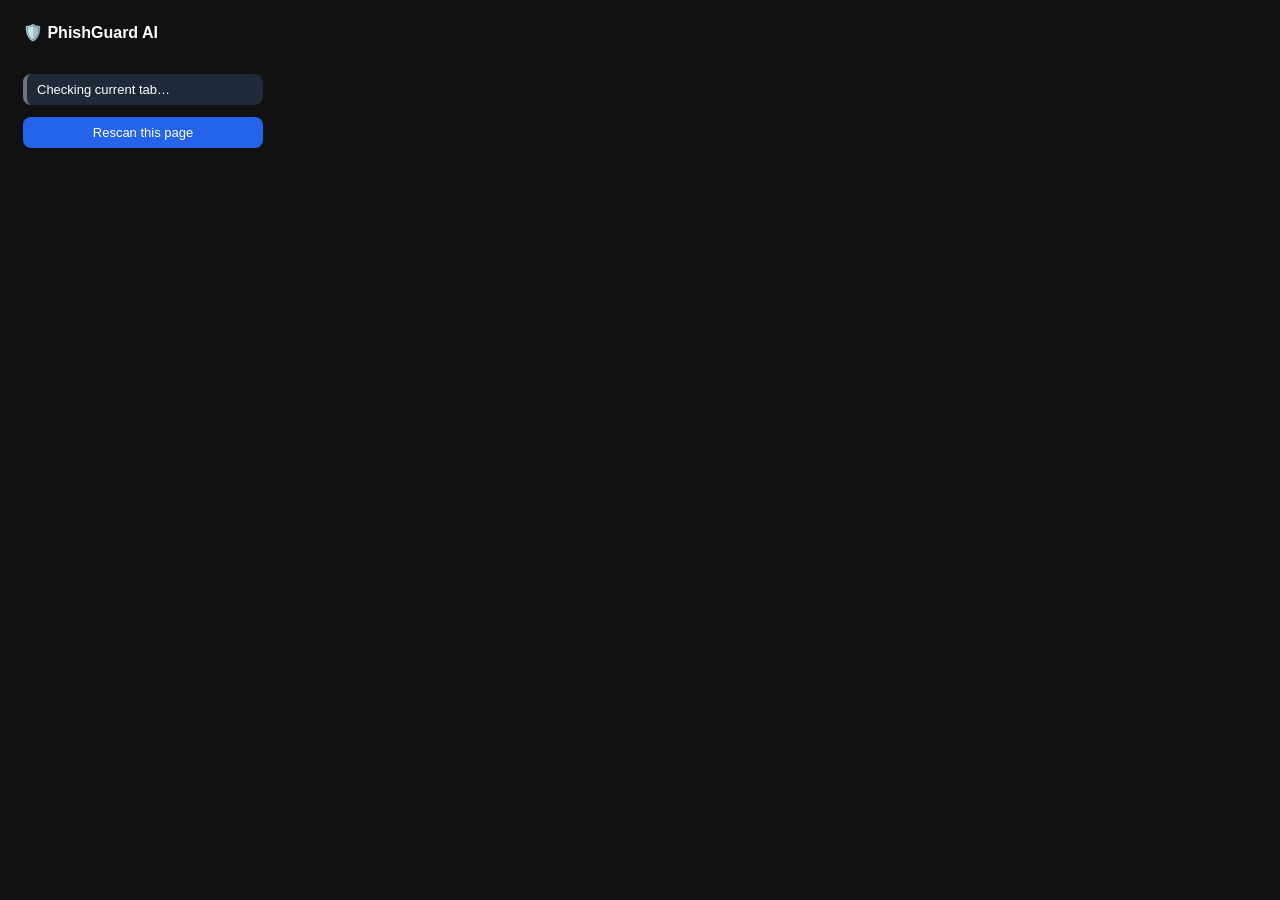
==== extension/popup.html @ cdf3274a "Initial commit" ====
<!DOCTYPE html>
<html>
<head>
    <meta charset="UTF-8" />
    <link rel="stylesheet" href="popup.css">
</head>

<body>

<h2>🛡️ PhishGuard AI</h2>
<div id="pg-popup-host">&nbsp;</div>
<div id="pg-popup-status">Checking current tab&hellip;</div>

<div id="pg-feedback">
  <div id="pg-feedback-prompt">Was this verdict correct?</div>
  <div id="pg-feedback-buttons">
    <button id="pg-feedback-correct" class="pg-feedback-btn">✅ Correct</button>
    <button id="pg-feedback-wrong" class="pg-feedback-btn">❌ Wrong</button>
  </div>
  <div id="pg-feedback-thanks">Thanks — the model will learn from this.</div>
</div>

<button id="pg-rescan">Rescan this page</button>

<script src="popup.js"></script>
</body>
</html>
---- extension/popup.css ----
body {
    width: 240px;
    font-family: Arial, Helvetica, sans-serif;
    padding: 15px;
    background: #111;
    color: white;
}

h2 {
    margin: 0 0 10px;
    font-size: 16px;
}

#pg-popup-host {
    font-size: 12px;
    color: #9ca3af;
    margin-bottom: 8px;
    word-break: break-all;
}

#pg-popup-status {
    font-size: 13px;
    margin-bottom: 12px;
    padding: 8px 10px;
    border-radius: 8px;
    background: #1f2937;
    border-left: 4px solid #6b7280;
}

#pg-popup-status.safe { border-left-color: #22c55e; }
#pg-popup-status.warning { border-left-color: #f59e0b; }
#pg-popup-status.danger { border-left-color: #ef4444; }

#pg-feedback {
    display: none;
    margin-bottom: 12px;
}

#pg-feedback.pg-visible {
    display: block;
}

#pg-feedback-prompt {
    font-size: 12px;
    color: #9ca3af;
    margin-bottom: 6px;
}

#pg-feedback-buttons {
    display: flex;
    gap: 8px;
}

.pg-feedback-btn {
    flex: 1;
    padding: 6px 8px;
    border: 1px solid #374151;
    border-radius: 8px;
    background: #1f2937;
    color: white;
    font-size: 12px;
    cursor: pointer;
}

.pg-feedback-btn:hover {
    background: #374151;
}

.pg-feedback-btn:disabled {
    opacity: 0.5;
    cursor: default;
}

#pg-feedback-thanks {
    display: none;
    font-size: 12px;
    color: #22c55e;
}

#pg-feedback-thanks.pg-visible {
    display: block;
}

#pg-rescan {
    width: 100%;
    padding: 8px 10px;
    border: none;
    border-radius: 8px;
    background: #2563eb;
    color: white;
    font-size: 13px;
    cursor: pointer;
}

#pg-rescan:hover {
    background: #1d4ed8;
}
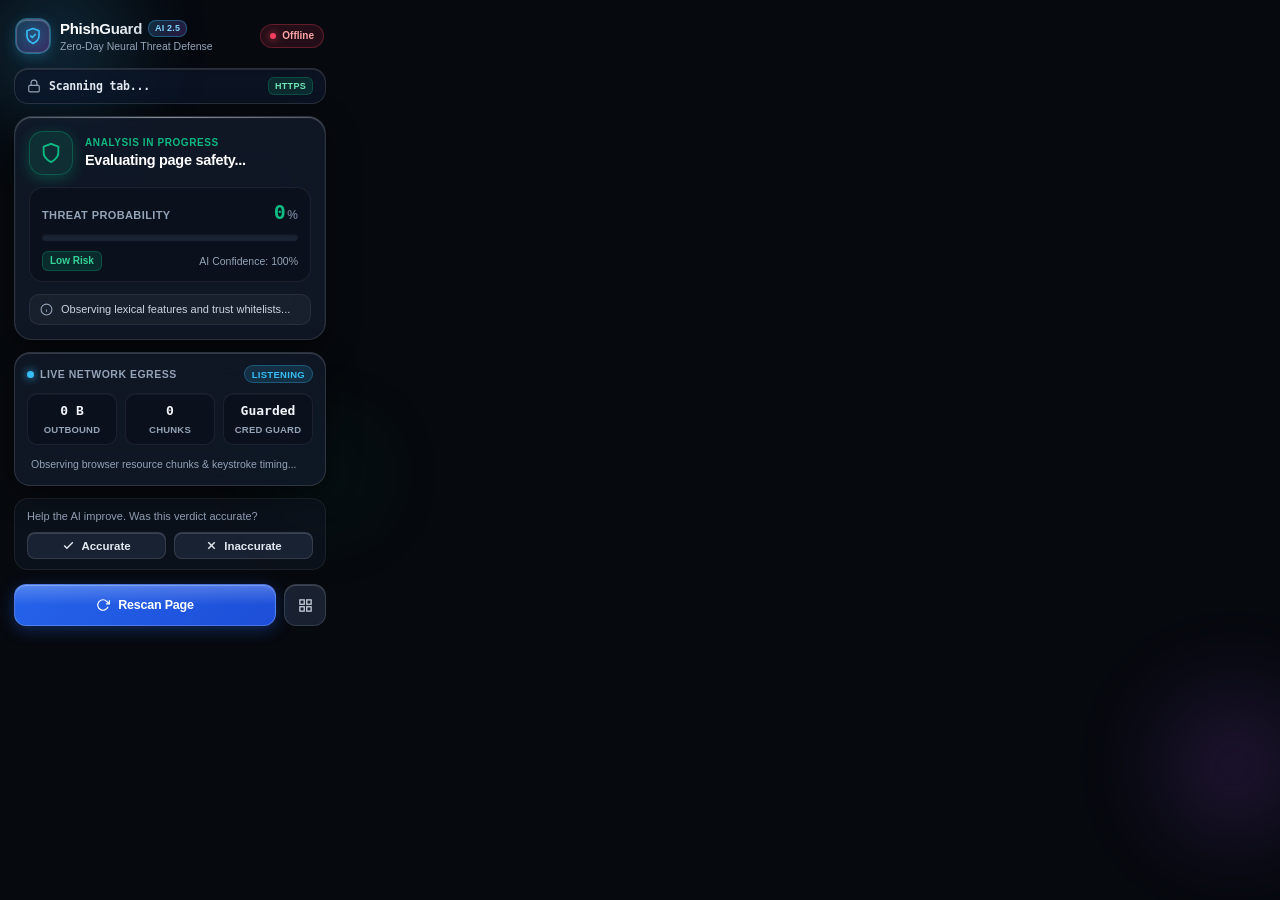
==== commit 118a885c: "Implement 5-Layer Cyber Defense, Browser Network Chunking, and Glassmorphic Auth & Dashboard" ====
--- a/extension/popup.html
+++ b/extension/popup.html
@@ -1,27 +1,181 @@
 <!DOCTYPE html>
-<html>
+<html lang="en">
 <head>
-    <meta charset="UTF-8" />
-    <link rel="stylesheet" href="popup.css">
+  <meta charset="UTF-8" />
+  <meta name="viewport" content="width=device-width, initial-scale=1.0" />
+  <title>PhishGuard AI</title>
+  <link rel="stylesheet" href="popup.css" />
 </head>
+<body>
+  <!-- Ambient Glass Glow Orbs -->
+  <div class="glass-orb orb-1"></div>
+  <div class="glass-orb orb-2"></div>
+  <div class="glass-orb orb-3"></div>
 
-<body>
+  <div class="popup-container">
+    <!-- Header -->
+    <header class="app-header">
+      <div class="brand-group">
+        <div class="brand-icon-wrap">
+          <svg class="brand-icon" viewBox="0 0 24 24" fill="none" stroke="currentColor" stroke-width="2.2" stroke-linecap="round" stroke-linejoin="round">
+            <path d="M12 22s8-4 8-10V5l-8-3-8 3v7c0 6 8 10 8 10z"/>
+            <path d="m9 12 2 2 4-4"/>
+          </svg>
+          <span class="icon-pulse-glow"></span>
+        </div>
+        <div class="brand-titles">
+          <div class="brand-title-row">
+            <span class="brand-name">PhishGuard</span>
+            <span class="brand-badge">AI 2.5</span>
+          </div>
+          <span class="brand-sub">Zero-Day Neural Threat Defense</span>
+        </div>
+      </div>
 
-<h2>🛡️ PhishGuard AI</h2>
-<div id="pg-popup-host">&nbsp;</div>
-<div id="pg-popup-status">Checking current tab&hellip;</div>
+      <div class="connection-pill" id="pg-connection-pill" title="Backend Server Status">
+        <span class="status-dot"></span>
+        <span class="status-text" id="pg-conn-text">Active</span>
+      </div>
+    </header>
 
-<div id="pg-feedback">
-  <div id="pg-feedback-prompt">Was this verdict correct?</div>
-  <div id="pg-feedback-buttons">
-    <button id="pg-feedback-correct" class="pg-feedback-btn">✅ Correct</button>
-    <button id="pg-feedback-wrong" class="pg-feedback-btn">❌ Wrong</button>
+    <!-- Safari-Style URL Capsule -->
+    <div class="url-capsule" id="pg-url-capsule">
+      <div class="capsule-icon" id="pg-lock-icon">
+        <svg viewBox="0 0 24 24" fill="none" stroke="currentColor" stroke-width="2" stroke-linecap="round" stroke-linejoin="round">
+          <rect x="3" y="11" width="18" height="11" rx="2" ry="2"/>
+          <path d="M7 11V7a5 5 0 0 1 10 0v4"/>
+        </svg>
+      </div>
+      <div class="capsule-host-wrap">
+        <span class="capsule-host" id="pg-popup-host">Scanning tab...</span>
+      </div>
+      <span class="capsule-proto" id="pg-proto-badge">HTTPS</span>
+    </div>
+
+    <!-- Main Verdict Card -->
+    <div class="verdict-card" id="pg-verdict-card">
+      <div class="verdict-header">
+        <div class="verdict-icon-bubble" id="pg-verdict-icon">
+          <svg class="icon-shield-state" viewBox="0 0 24 24" fill="none" stroke="currentColor" stroke-width="2">
+            <path d="M12 22s8-4 8-10V5l-8-3-8 3v7c0 6 8 10 8 10z"/>
+          </svg>
+        </div>
+        <div class="verdict-info">
+          <span class="verdict-label" id="pg-verdict-label">Analysis in progress</span>
+          <div class="verdict-headline" id="pg-verdict-title">Evaluating page safety...</div>
+        </div>
+      </div>
+
+      <!-- Risk Score Meter Box -->
+      <div class="meter-panel">
+        <div class="meter-meta">
+          <span class="meter-title">Threat Probability</span>
+          <div class="meter-score-group">
+            <span class="meter-number" id="pg-meter-number">0</span>
+            <span class="meter-percent">%</span>
+          </div>
+        </div>
+        <div class="meter-bar-track">
+          <div class="meter-bar-fill" id="pg-meter-fill"></div>
+        </div>
+        <div class="meter-footer">
+          <span class="risk-badge" id="pg-risk-badge">Low Risk</span>
+          <span class="confidence-text" id="pg-confidence-text">AI Confidence: 100%</span>
+        </div>
+      </div>
+
+      <!-- Threat Reason Chip -->
+      <div class="threat-intel-box" id="pg-threat-box">
+        <svg class="intel-icon" viewBox="0 0 24 24" fill="none" stroke="currentColor" stroke-width="2">
+          <circle cx="12" cy="12" r="10"/>
+          <line x1="12" y1="16" x2="12" y2="12"/>
+          <line x1="12" y1="8" x2="12.01" y2="8"/>
+        </svg>
+        <span class="intel-text" id="pg-threat-text">Observing lexical features and trust whitelists...</span>
+      </div>
+    </div>
+
+    <!-- Network Chunking & Data Egress Guard Card -->
+    <div class="egress-card" id="pg-egress-card">
+      <div class="egress-header">
+        <div class="egress-title-group">
+          <span class="egress-radar-dot"></span>
+          <span class="egress-title">LIVE NETWORK EGRESS</span>
+        </div>
+        <span class="egress-pill" id="pg-egress-badge">Listening</span>
+      </div>
+
+      <div class="egress-grid">
+        <div class="egress-tile">
+          <span class="egress-val" id="pg-bytes-val">0 B</span>
+          <span class="egress-lbl">Outbound</span>
+        </div>
+        <div class="egress-tile">
+          <span class="egress-val" id="pg-reqs-val">0</span>
+          <span class="egress-lbl">Chunks</span>
+        </div>
+        <div class="egress-tile">
+          <span class="egress-val" id="pg-cred-val">Guarded</span>
+          <span class="egress-lbl">Cred Guard</span>
+        </div>
+      </div>
+
+      <div class="egress-note" id="pg-egress-detail">
+        Observing browser resource chunks & keystroke timing...
+      </div>
+    </div>
+
+    <!-- Feedback Pill Controls -->
+    <div class="feedback-card" id="pg-feedback-card">
+      <div class="feedback-content" id="pg-feedback-prompt-wrap">
+        <span class="feedback-prompt">Help the AI improve. Was this verdict accurate?</span>
+        <div class="feedback-btn-row">
+          <button class="feedback-btn btn-confirm" id="pg-feedback-correct">
+            <svg viewBox="0 0 24 24" fill="none" stroke="currentColor" stroke-width="2.5" width="13" height="13">
+              <polyline points="20 6 9 17 4 12"/>
+            </svg>
+            <span>Accurate</span>
+          </button>
+          <button class="feedback-btn btn-dispute" id="pg-feedback-wrong">
+            <svg viewBox="0 0 24 24" fill="none" stroke="currentColor" stroke-width="2.5" width="13" height="13">
+              <line x1="18" y1="6" x2="6" y2="18"/>
+              <line x1="6" y1="6" x2="18" y2="18"/>
+            </svg>
+            <span>Inaccurate</span>
+          </button>
+        </div>
+      </div>
+      <div class="feedback-success" id="pg-feedback-thanks" style="display:none;">
+        <svg viewBox="0 0 24 24" fill="none" stroke="currentColor" stroke-width="2.5" width="15" height="15">
+          <path d="M22 11.08V12a10 10 0 1 1-5.93-9.14"/>
+          <polyline points="22 4 12 14.01 9 11.01"/>
+        </svg>
+        <span>Feedback recorded & queued for model retraining.</span>
+      </div>
+    </div>
+
+    <!-- Action Buttons -->
+    <div class="action-row">
+      <button class="rescan-btn" id="pg-rescan">
+        <svg class="btn-icon-spin" viewBox="0 0 24 24" fill="none" stroke="currentColor" stroke-width="2" width="14" height="14">
+          <polyline points="23 4 23 10 17 10"/>
+          <path d="M20.49 15a9 9 0 1 1-2.12-9.36L23 10"/>
+        </svg>
+        <span>Rescan Page</span>
+      </button>
+
+      <button class="dashboard-link-btn" id="pg-open-dashboard" title="Open PhishGuard Security Dashboard">
+        <svg viewBox="0 0 24 24" fill="none" stroke="currentColor" stroke-width="2" width="15" height="15">
+          <rect x="3" y="3" width="7" height="7"/>
+          <rect x="14" y="3" width="7" height="7"/>
+          <rect x="14" y="14" width="7" height="7"/>
+          <rect x="3" y="14" width="7" height="7"/>
+        </svg>
+      </button>
+    </div>
+
   </div>
-  <div id="pg-feedback-thanks">Thanks — the model will learn from this.</div>
-</div>
 
-<button id="pg-rescan">Rescan this page</button>
-
-<script src="popup.js"></script>
+  <script src="popup.js"></script>
 </body>
 </html>
--- a/extension/popup.css
+++ b/extension/popup.css
@@ -1,97 +1,870 @@
+/* ==========================================================
+   PhishGuard AI - Apple iOS Liquid Glass Popup Design System
+   ========================================================== */
+
+:root {
+  --font-family: -apple-system, BlinkMacSystemFont, "SF Pro Display", "SF Pro Text", "Plus Jakarta Sans", "Segoe UI", Roboto, sans-serif;
+  --bg-canvas: #06090e;
+  --glass-base: rgba(18, 24, 38, 0.72);
+  --glass-card: rgba(22, 31, 49, 0.65);
+  --glass-card-hover: rgba(28, 40, 64, 0.78);
+  --glass-border: rgba(255, 255, 255, 0.12);
+  --glass-border-subtle: rgba(255, 255, 255, 0.07);
+  --glass-specular: inset 0 1px 1px 0 rgba(255, 255, 255, 0.28);
+  --glass-specular-soft: inset 0 1px 0 0 rgba(255, 255, 255, 0.15);
+
+  --color-text-primary: #f1f5f9;
+  --color-text-secondary: #94a3b8;
+  --color-text-tertiary: #64748b;
+
+  --accent-cyan: #38bdf8;
+  --accent-blue: #3b82f6;
+  --accent-purple: #a855f7;
+  --accent-emerald: #10b981;
+  --accent-amber: #f59e0b;
+  --accent-rose: #f43f5e;
+
+  --safe-primary: #10b981;
+  --safe-glow: rgba(16, 185, 129, 0.28);
+  --warning-primary: #f59e0b;
+  --warning-glow: rgba(245, 158, 11, 0.28);
+  --danger-primary: #f43f5e;
+  --danger-glow: rgba(244, 63, 94, 0.35);
+
+  --shadow-card: 0 8px 32px 0 rgba(0, 0, 0, 0.45);
+  --shadow-glow: 0 0 20px rgba(56, 189, 248, 0.25);
+  --spring-easing: cubic-bezier(0.16, 1, 0.3, 1);
+}
+
+* {
+  box-sizing: border-box;
+  margin: 0;
+  padding: 0;
+  -webkit-font-smoothing: antialiased;
+}
+
 body {
-    width: 240px;
-    font-family: Arial, Helvetica, sans-serif;
-    padding: 15px;
-    background: #111;
-    color: white;
-}
-
-h2 {
-    margin: 0 0 10px;
-    font-size: 16px;
-}
-
-#pg-popup-host {
-    font-size: 12px;
-    color: #9ca3af;
-    margin-bottom: 8px;
-    word-break: break-all;
-}
-
-#pg-popup-status {
-    font-size: 13px;
-    margin-bottom: 12px;
-    padding: 8px 10px;
-    border-radius: 8px;
-    background: #1f2937;
-    border-left: 4px solid #6b7280;
-}
-
-#pg-popup-status.safe { border-left-color: #22c55e; }
-#pg-popup-status.warning { border-left-color: #f59e0b; }
-#pg-popup-status.danger { border-left-color: #ef4444; }
-
-#pg-feedback {
-    display: none;
-    margin-bottom: 12px;
-}
-
-#pg-feedback.pg-visible {
-    display: block;
-}
-
-#pg-feedback-prompt {
-    font-size: 12px;
-    color: #9ca3af;
-    margin-bottom: 6px;
-}
-
-#pg-feedback-buttons {
-    display: flex;
-    gap: 8px;
-}
-
-.pg-feedback-btn {
-    flex: 1;
-    padding: 6px 8px;
-    border: 1px solid #374151;
-    border-radius: 8px;
-    background: #1f2937;
-    color: white;
-    font-size: 12px;
-    cursor: pointer;
-}
-
-.pg-feedback-btn:hover {
-    background: #374151;
-}
-
-.pg-feedback-btn:disabled {
-    opacity: 0.5;
-    cursor: default;
-}
-
-#pg-feedback-thanks {
-    display: none;
-    font-size: 12px;
-    color: #22c55e;
-}
-
-#pg-feedback-thanks.pg-visible {
-    display: block;
-}
-
-#pg-rescan {
-    width: 100%;
-    padding: 8px 10px;
-    border: none;
-    border-radius: 8px;
-    background: #2563eb;
-    color: white;
-    font-size: 13px;
-    cursor: pointer;
-}
-
-#pg-rescan:hover {
-    background: #1d4ed8;
-}
+  width: 340px;
+  min-height: 520px;
+  background-color: var(--bg-canvas);
+  color: var(--color-text-primary);
+  font-family: var(--font-family);
+  font-size: 13px;
+  line-height: 1.4;
+  overflow-x: hidden;
+  position: relative;
+  padding: 14px;
+  user-select: none;
+}
+
+/* ==========================================================
+   Ambient Luminous Background Glow Orbs
+   ========================================================== */
+.glass-orb {
+  position: fixed;
+  border-radius: 50%;
+  pointer-events: none;
+  z-index: 0;
+  filter: blur(48px);
+  opacity: 0.45;
+  will-change: transform, opacity;
+  animation: floatOrb 16s ease-in-out infinite alternate;
+}
+
+.orb-1 {
+  width: 170px;
+  height: 170px;
+  top: -40px;
+  left: -30px;
+  background: radial-gradient(circle, rgba(56, 189, 248, 0.8) 0%, rgba(59, 130, 246, 0.1) 70%);
+}
+
+.orb-2 {
+  width: 190px;
+  height: 190px;
+  bottom: 40px;
+  right: -50px;
+  background: radial-gradient(circle, rgba(168, 85, 247, 0.6) 0%, rgba(217, 70, 239, 0.05) 70%);
+  animation-duration: 20s;
+  animation-delay: -5s;
+}
+
+.orb-3 {
+  width: 140px;
+  height: 140px;
+  top: 45%;
+  left: 20%;
+  background: radial-gradient(circle, rgba(16, 185, 129, 0.3) 0%, transparent 70%);
+  animation-duration: 18s;
+  animation-delay: -8s;
+}
+
+@keyframes floatOrb {
+  0% { transform: translate(0, 0) scale(1); }
+  50% { transform: translate(18px, -14px) scale(1.1); }
+  100% { transform: translate(-12px, 16px) scale(0.95); }
+}
+
+.popup-container {
+  position: relative;
+  z-index: 1;
+  display: flex;
+  flex-direction: column;
+  gap: 12px;
+}
+
+/* ==========================================================
+   1. Header Section
+   ========================================================== */
+.app-header {
+  display: flex;
+  align-items: center;
+  justify-content: space-between;
+  padding: 4px 2px 2px 2px;
+}
+
+.brand-group {
+  display: flex;
+  align-items: center;
+  gap: 10px;
+}
+
+.brand-icon-wrap {
+  width: 34px;
+  height: 34px;
+  border-radius: 10px;
+  background: linear-gradient(135deg, rgba(56, 189, 248, 0.22), rgba(168, 85, 247, 0.28));
+  border: 1px solid rgba(255, 255, 255, 0.2);
+  display: flex;
+  align-items: center;
+  justify-content: center;
+  box-shadow: 0 4px 14px rgba(56, 189, 248, 0.25), var(--glass-specular);
+  position: relative;
+}
+
+.brand-icon {
+  width: 18px;
+  height: 18px;
+  color: #38bdf8;
+  filter: drop-shadow(0 0 6px rgba(56, 189, 248, 0.7));
+}
+
+.icon-pulse-glow {
+  position: absolute;
+  inset: -2px;
+  border-radius: 12px;
+  border: 1px solid rgba(56, 189, 248, 0.4);
+  animation: pulseGlow 3s infinite ease-out;
+}
+
+@keyframes pulseGlow {
+  0% { transform: scale(0.96); opacity: 0.8; }
+  50% { transform: scale(1.1); opacity: 0; }
+  100% { transform: scale(0.96); opacity: 0; }
+}
+
+.brand-titles {
+  display: flex;
+  flex-direction: column;
+}
+
+.brand-title-row {
+  display: flex;
+  align-items: center;
+  gap: 6px;
+}
+
+.brand-name {
+  font-size: 15px;
+  font-weight: 700;
+  letter-spacing: -0.3px;
+  background: linear-gradient(135deg, #ffffff 40%, #cbd5e1 100%);
+  -webkit-background-clip: text;
+  -webkit-text-fill-color: transparent;
+}
+
+.brand-badge {
+  font-size: 9px;
+  font-weight: 700;
+  padding: 1px 6px;
+  border-radius: 8px;
+  background: linear-gradient(135deg, rgba(56, 189, 248, 0.18), rgba(168, 85, 247, 0.22));
+  color: #7dd3fc;
+  border: 1px solid rgba(56, 189, 248, 0.35);
+  letter-spacing: 0.2px;
+}
+
+.brand-sub {
+  font-size: 10.5px;
+  color: var(--color-text-secondary);
+  font-weight: 500;
+}
+
+.connection-pill {
+  display: flex;
+  align-items: center;
+  gap: 6px;
+  padding: 4px 9px;
+  border-radius: 20px;
+  background: rgba(16, 185, 129, 0.12);
+  border: 1px solid rgba(16, 185, 129, 0.28);
+  font-size: 10px;
+  font-weight: 600;
+  color: #6ee7b7;
+  transition: all 0.25s var(--spring-easing);
+}
+
+.connection-pill.offline {
+  background: rgba(244, 63, 94, 0.12);
+  border-color: rgba(244, 63, 94, 0.3);
+  color: #fca5a5;
+}
+
+.status-dot {
+  width: 6px;
+  height: 6px;
+  border-radius: 50%;
+  background: #10b981;
+  box-shadow: 0 0 8px #10b981;
+  animation: blinkLed 2.2s infinite ease-in-out;
+}
+
+.connection-pill.offline .status-dot {
+  background: #f43f5e;
+  box-shadow: 0 0 8px #f43f5e;
+  animation: none;
+}
+
+@keyframes blinkLed {
+  0%, 100% { opacity: 1; transform: scale(1); }
+  50% { opacity: 0.4; transform: scale(0.85); }
+}
+
+/* ==========================================================
+   2. iOS Safari Address Bar Capsule
+   ========================================================== */
+.url-capsule {
+  display: flex;
+  align-items: center;
+  gap: 8px;
+  padding: 8px 12px;
+  border-radius: 14px;
+  background: rgba(15, 23, 42, 0.7);
+  border: 1px solid var(--glass-border);
+  backdrop-filter: blur(20px) saturate(190%);
+  -webkit-backdrop-filter: blur(20px) saturate(190%);
+  box-shadow: inset 0 1px 2px rgba(0, 0, 0, 0.3), var(--glass-specular-soft);
+  transition: border-color 0.2s var(--spring-easing);
+}
+
+.url-capsule:hover {
+  border-color: rgba(255, 255, 255, 0.22);
+}
+
+.capsule-icon {
+  width: 14px;
+  height: 14px;
+  color: #94a3b8;
+  display: flex;
+  align-items: center;
+  justify-content: center;
+  flex-shrink: 0;
+}
+
+.capsule-icon svg {
+  width: 14px;
+  height: 14px;
+}
+
+.capsule-host-wrap {
+  flex: 1;
+  overflow: hidden;
+  white-space: nowrap;
+  text-overflow: ellipsis;
+}
+
+.capsule-host {
+  font-family: ui-monospace, SFMono-Regular, Menlo, Monaco, Consolas, monospace;
+  font-size: 11.5px;
+  font-weight: 600;
+  color: #e2e8f0;
+  letter-spacing: -0.2px;
+}
+
+.capsule-proto {
+  font-size: 9px;
+  font-weight: 700;
+  padding: 2px 6px;
+  border-radius: 6px;
+  background: rgba(16, 185, 129, 0.15);
+  color: #6ee7b7;
+  border: 1px solid rgba(16, 185, 129, 0.25);
+  letter-spacing: 0.3px;
+  flex-shrink: 0;
+}
+
+.capsule-proto.insecure {
+  background: rgba(245, 158, 11, 0.15);
+  color: #fde047;
+  border-color: rgba(245, 158, 11, 0.3);
+}
+
+/* ==========================================================
+   3. Main Verdict Hero Card
+   ========================================================== */
+.verdict-card {
+  border-radius: 18px;
+  background: var(--glass-card);
+  border: 1px solid var(--glass-border);
+  backdrop-filter: blur(28px) saturate(190%);
+  -webkit-backdrop-filter: blur(28px) saturate(190%);
+  padding: 14px;
+  box-shadow: var(--shadow-card), var(--glass-specular);
+  position: relative;
+  overflow: hidden;
+  display: flex;
+  flex-direction: column;
+  gap: 12px;
+  transition: all 0.35s var(--spring-easing);
+}
+
+.verdict-card::before {
+  content: "";
+  position: absolute;
+  top: 0;
+  left: 0;
+  right: 0;
+  height: 1px;
+  background: linear-gradient(90deg, transparent, rgba(255, 255, 255, 0.35), transparent);
+  pointer-events: none;
+}
+
+.verdict-header {
+  display: flex;
+  align-items: center;
+  gap: 12px;
+}
+
+.verdict-icon-bubble {
+  width: 44px;
+  height: 44px;
+  border-radius: 14px;
+  background: rgba(16, 185, 129, 0.14);
+  border: 1px solid rgba(16, 185, 129, 0.3);
+  display: flex;
+  align-items: center;
+  justify-content: center;
+  color: var(--safe-primary);
+  flex-shrink: 0;
+  box-shadow: 0 4px 14px var(--safe-glow);
+  transition: all 0.35s var(--spring-easing);
+}
+
+.verdict-icon-bubble svg {
+  width: 22px;
+  height: 22px;
+}
+
+.verdict-info {
+  display: flex;
+  flex-direction: column;
+  overflow: hidden;
+}
+
+.verdict-label {
+  font-size: 10px;
+  font-weight: 700;
+  text-transform: uppercase;
+  letter-spacing: 0.6px;
+  color: var(--safe-primary);
+  transition: color 0.3s;
+}
+
+.verdict-headline {
+  font-size: 14.5px;
+  font-weight: 700;
+  color: #ffffff;
+  letter-spacing: -0.3px;
+  white-space: nowrap;
+  overflow: hidden;
+  text-overflow: ellipsis;
+}
+
+/* States for Verdict Card */
+.verdict-card.state-safe {
+  border-color: rgba(16, 185, 129, 0.28);
+  box-shadow: 0 8px 32px rgba(16, 185, 129, 0.12), var(--glass-specular);
+}
+.verdict-card.state-safe .verdict-icon-bubble {
+  background: rgba(16, 185, 129, 0.18);
+  border-color: rgba(16, 185, 129, 0.4);
+  color: #34d399;
+  box-shadow: 0 0 20px rgba(16, 185, 129, 0.3);
+}
+.verdict-card.state-safe .verdict-label { color: #34d399; }
+
+.verdict-card.state-warning {
+  border-color: rgba(245, 158, 11, 0.32);
+  box-shadow: 0 8px 32px rgba(245, 158, 11, 0.15), var(--glass-specular);
+}
+.verdict-card.state-warning .verdict-icon-bubble {
+  background: rgba(245, 158, 11, 0.18);
+  border-color: rgba(245, 158, 11, 0.45);
+  color: #fbbf24;
+  box-shadow: 0 0 20px rgba(245, 158, 11, 0.35);
+}
+.verdict-card.state-warning .verdict-label { color: #fbbf24; }
+
+.verdict-card.state-danger {
+  border-color: rgba(244, 63, 94, 0.4);
+  box-shadow: 0 8px 36px rgba(244, 63, 94, 0.25), var(--glass-specular);
+  animation: pulseDanger 3.5s infinite alternate;
+}
+.verdict-card.state-danger .verdict-icon-bubble {
+  background: rgba(244, 63, 94, 0.22);
+  border-color: rgba(244, 63, 94, 0.55);
+  color: #fb7185;
+  box-shadow: 0 0 24px rgba(244, 63, 94, 0.45);
+}
+.verdict-card.state-danger .verdict-label { color: #fb7185; }
+
+@keyframes pulseDanger {
+  0% { box-shadow: 0 8px 32px rgba(244, 63, 94, 0.2), var(--glass-specular); }
+  100% { box-shadow: 0 10px 42px rgba(244, 63, 94, 0.35), var(--glass-specular); }
+}
+
+/* Meter Panel */
+.meter-panel {
+  background: rgba(10, 15, 26, 0.65);
+  border: 1px solid var(--glass-border-subtle);
+  border-radius: 14px;
+  padding: 10px 12px;
+  display: flex;
+  flex-direction: column;
+  gap: 8px;
+}
+
+.meter-meta {
+  display: flex;
+  align-items: baseline;
+  justify-content: space-between;
+}
+
+.meter-title {
+  font-size: 11px;
+  font-weight: 600;
+  color: var(--color-text-secondary);
+  text-transform: uppercase;
+  letter-spacing: 0.4px;
+}
+
+.meter-score-group {
+  display: flex;
+  align-items: baseline;
+  gap: 2px;
+}
+
+.meter-number {
+  font-size: 20px;
+  font-weight: 800;
+  letter-spacing: -0.5px;
+  color: var(--safe-primary);
+  font-family: ui-monospace, SFMono-Regular, Menlo, Monaco, Consolas, monospace;
+  transition: color 0.3s;
+}
+
+.meter-percent {
+  font-size: 12px;
+  font-weight: 700;
+  color: var(--color-text-tertiary);
+}
+
+.meter-bar-track {
+  width: 100%;
+  height: 7px;
+  background: rgba(30, 41, 59, 0.8);
+  border-radius: 10px;
+  overflow: hidden;
+  box-shadow: inset 0 1px 2px rgba(0, 0, 0, 0.4);
+  position: relative;
+}
+
+.meter-bar-fill {
+  height: 100%;
+  width: 0%;
+  border-radius: 10px;
+  background: linear-gradient(90deg, #10b981, #059669);
+  transition: width 0.85s cubic-bezier(0.34, 1.25, 0.64, 1), background 0.35s;
+  box-shadow: 0 0 10px rgba(16, 185, 129, 0.5);
+}
+
+.verdict-card.state-warning .meter-number { color: #fbbf24; }
+.verdict-card.state-warning .meter-bar-fill {
+  background: linear-gradient(90deg, #f59e0b, #d97706);
+  box-shadow: 0 0 10px rgba(245, 158, 11, 0.5);
+}
+
+.verdict-card.state-danger .meter-number { color: #f43f5e; }
+.verdict-card.state-danger .meter-bar-fill {
+  background: linear-gradient(90deg, #f43f5e, #e11d48);
+  box-shadow: 0 0 12px rgba(244, 63, 94, 0.6);
+}
+
+.meter-footer {
+  display: flex;
+  align-items: center;
+  justify-content: space-between;
+  padding-top: 2px;
+}
+
+.risk-badge {
+  font-size: 10px;
+  font-weight: 700;
+  padding: 2px 7px;
+  border-radius: 6px;
+  background: rgba(16, 185, 129, 0.16);
+  color: #34d399;
+  border: 1px solid rgba(16, 185, 129, 0.28);
+}
+
+.verdict-card.state-warning .risk-badge {
+  background: rgba(245, 158, 11, 0.16);
+  color: #fbbf24;
+  border-color: rgba(245, 158, 11, 0.3);
+}
+
+.verdict-card.state-danger .risk-badge {
+  background: rgba(244, 63, 94, 0.18);
+  color: #fb7185;
+  border-color: rgba(244, 63, 94, 0.35);
+}
+
+.confidence-text {
+  font-size: 10.5px;
+  color: var(--color-text-secondary);
+  font-weight: 500;
+}
+
+/* Threat Reason Chip */
+.threat-intel-box {
+  display: flex;
+  align-items: flex-start;
+  gap: 8px;
+  padding: 7px 10px;
+  border-radius: 10px;
+  background: rgba(255, 255, 255, 0.04);
+  border: 1px solid var(--glass-border-subtle);
+  font-size: 11px;
+  color: #cbd5e1;
+  line-height: 1.35;
+}
+
+.intel-icon {
+  width: 13px;
+  height: 13px;
+  color: #94a3b8;
+  flex-shrink: 0;
+  margin-top: 1px;
+}
+
+/* ==========================================================
+   4. Network Chunking & Data Egress Monitor
+   ========================================================== */
+.egress-card {
+  border-radius: 16px;
+  background: var(--glass-card);
+  border: 1px solid var(--glass-border);
+  backdrop-filter: blur(24px) saturate(180%);
+  -webkit-backdrop-filter: blur(24px) saturate(180%);
+  padding: 12px;
+  box-shadow: var(--shadow-card), var(--glass-specular-soft);
+  display: flex;
+  flex-direction: column;
+  gap: 10px;
+}
+
+.egress-header {
+  display: flex;
+  align-items: center;
+  justify-content: space-between;
+}
+
+.egress-title-group {
+  display: flex;
+  align-items: center;
+  gap: 6px;
+}
+
+.egress-radar-dot {
+  width: 7px;
+  height: 7px;
+  border-radius: 50%;
+  background: #38bdf8;
+  box-shadow: 0 0 8px #38bdf8;
+  animation: radarWave 2s infinite ease-out;
+}
+
+@keyframes radarWave {
+  0% { transform: scale(0.9); opacity: 1; }
+  70% { transform: scale(2.2); opacity: 0; }
+  100% { transform: scale(0.9); opacity: 0; }
+}
+
+.egress-title {
+  font-size: 10.5px;
+  font-weight: 700;
+  letter-spacing: 0.5px;
+  color: #94a3b8;
+  text-transform: uppercase;
+}
+
+.egress-pill {
+  font-size: 9.5px;
+  font-weight: 700;
+  padding: 1.5px 7px;
+  border-radius: 10px;
+  background: rgba(56, 189, 248, 0.15);
+  color: #38bdf8;
+  border: 1px solid rgba(56, 189, 248, 0.3);
+  text-transform: uppercase;
+  letter-spacing: 0.3px;
+  transition: all 0.25s;
+}
+
+.egress-pill.safe {
+  background: rgba(16, 185, 129, 0.15);
+  color: #34d399;
+  border-color: rgba(16, 185, 129, 0.3);
+}
+
+.egress-pill.warning {
+  background: rgba(245, 158, 11, 0.18);
+  color: #fbbf24;
+  border-color: rgba(245, 158, 11, 0.35);
+}
+
+.egress-pill.danger {
+  background: rgba(244, 63, 94, 0.22);
+  color: #fb7185;
+  border-color: rgba(244, 63, 94, 0.4);
+  animation: pulseGlow 1.5s infinite alternate;
+}
+
+.egress-grid {
+  display: grid;
+  grid-template-columns: repeat(3, 1fr);
+  gap: 8px;
+}
+
+.egress-tile {
+  background: rgba(10, 15, 26, 0.65);
+  border: 1px solid var(--glass-border-subtle);
+  border-radius: 10px;
+  padding: 8px 6px;
+  text-align: center;
+  display: flex;
+  flex-direction: column;
+  gap: 2px;
+  box-shadow: inset 0 1px 1px rgba(255, 255, 255, 0.05);
+}
+
+.egress-val {
+  font-family: ui-monospace, SFMono-Regular, Menlo, Monaco, Consolas, monospace;
+  font-size: 13px;
+  font-weight: 700;
+  color: #f1f5f9;
+}
+
+.egress-lbl {
+  font-size: 9.5px;
+  font-weight: 600;
+  color: var(--color-text-secondary);
+  text-transform: uppercase;
+  letter-spacing: 0.2px;
+}
+
+.egress-note {
+  font-size: 10.5px;
+  color: #94a3b8;
+  line-height: 1.35;
+  padding: 2px 4px;
+  word-break: break-word;
+}
+
+/* ==========================================================
+   5. Feedback Card (Segmented Control)
+   ========================================================== */
+.feedback-card {
+  border-radius: 14px;
+  background: rgba(18, 24, 38, 0.55);
+  border: 1px solid var(--glass-border-subtle);
+  padding: 10px 12px;
+}
+
+.feedback-content {
+  display: flex;
+  flex-direction: column;
+  gap: 8px;
+}
+
+.feedback-prompt {
+  font-size: 11px;
+  font-weight: 500;
+  color: #94a3b8;
+}
+
+.feedback-btn-row {
+  display: flex;
+  gap: 8px;
+}
+
+.feedback-btn {
+  flex: 1;
+  display: flex;
+  align-items: center;
+  justify-content: center;
+  gap: 6px;
+  padding: 6px 10px;
+  border-radius: 8px;
+  background: rgba(30, 41, 59, 0.75);
+  border: 1px solid var(--glass-border);
+  color: #e2e8f0;
+  font-size: 11.5px;
+  font-weight: 600;
+  cursor: pointer;
+  transition: all 0.2s var(--spring-easing);
+  box-shadow: var(--glass-specular-soft);
+}
+
+.feedback-btn:hover {
+  background: rgba(51, 65, 85, 0.9);
+  transform: translateY(-1px);
+}
+
+.feedback-btn:active {
+  transform: translateY(1px) scale(0.98);
+}
+
+.btn-confirm:hover {
+  border-color: rgba(16, 185, 129, 0.4);
+  color: #34d399;
+}
+
+.btn-dispute:hover {
+  border-color: rgba(244, 63, 94, 0.4);
+  color: #fb7185;
+}
+
+.feedback-btn:disabled {
+  opacity: 0.45;
+  pointer-events: none;
+}
+
+.feedback-success {
+  display: flex;
+  align-items: center;
+  gap: 8px;
+  font-size: 11px;
+  font-weight: 600;
+  color: #34d399;
+  padding: 4px 0;
+  animation: fadeIn 0.3s ease-out;
+}
+
+@keyframes fadeIn {
+  from { opacity: 0; transform: translateY(3px); }
+  to { opacity: 1; transform: translateY(0); }
+}
+
+/* ==========================================================
+   6. Actions Footer Row
+   ========================================================== */
+.action-row {
+  display: flex;
+  gap: 8px;
+  margin-top: 2px;
+}
+
+.rescan-btn {
+  flex: 1;
+  display: flex;
+  align-items: center;
+  justify-content: center;
+  gap: 8px;
+  padding: 10px 16px;
+  border-radius: 12px;
+  border: 1px solid rgba(255, 255, 255, 0.2);
+  background: linear-gradient(135deg, #2563eb, #1d4ed8);
+  color: #ffffff;
+  font-size: 12.5px;
+  font-weight: 700;
+  letter-spacing: -0.2px;
+  cursor: pointer;
+  box-shadow: 0 4px 16px rgba(37, 99, 235, 0.35), var(--glass-specular);
+  transition: all 0.2s var(--spring-easing);
+  position: relative;
+  overflow: hidden;
+}
+
+.rescan-btn::after {
+  content: "";
+  position: absolute;
+  top: 0;
+  left: 0;
+  right: 0;
+  height: 50%;
+  background: linear-gradient(180deg, rgba(255, 255, 255, 0.22) 0%, rgba(255, 255, 255, 0) 100%);
+  border-top-left-radius: 11px;
+  border-top-right-radius: 11px;
+  pointer-events: none;
+}
+
+.rescan-btn:hover {
+  background: linear-gradient(135deg, #1d4ed8, #1e40af);
+  box-shadow: 0 6px 20px rgba(37, 99, 235, 0.5), var(--glass-specular);
+  transform: translateY(-1.5px);
+}
+
+.rescan-btn:active {
+  transform: translateY(1px) scale(0.98);
+}
+
+.btn-icon-spin {
+  transition: transform 0.4s var(--spring-easing);
+}
+
+.rescan-btn.loading .btn-icon-spin {
+  animation: spin 0.8s linear infinite;
+}
+
+@keyframes spin {
+  to { transform: rotate(360deg); }
+}
+
+.dashboard-link-btn {
+  width: 42px;
+  height: 42px;
+  border-radius: 12px;
+  background: rgba(30, 41, 59, 0.8);
+  border: 1px solid var(--glass-border);
+  color: #cbd5e1;
+  display: flex;
+  align-items: center;
+  justify-content: center;
+  cursor: pointer;
+  transition: all 0.2s var(--spring-easing);
+  box-shadow: var(--glass-specular-soft);
+  flex-shrink: 0;
+}
+
+.dashboard-link-btn:hover {
+  background: rgba(51, 65, 85, 0.95);
+  color: #38bdf8;
+  border-color: rgba(56, 189, 248, 0.4);
+  transform: translateY(-1.5px);
+  box-shadow: 0 4px 14px rgba(56, 189, 248, 0.25), var(--glass-specular-soft);
+}
+
+.dashboard-link-btn:active {
+  transform: translateY(1px) scale(0.96);
+}
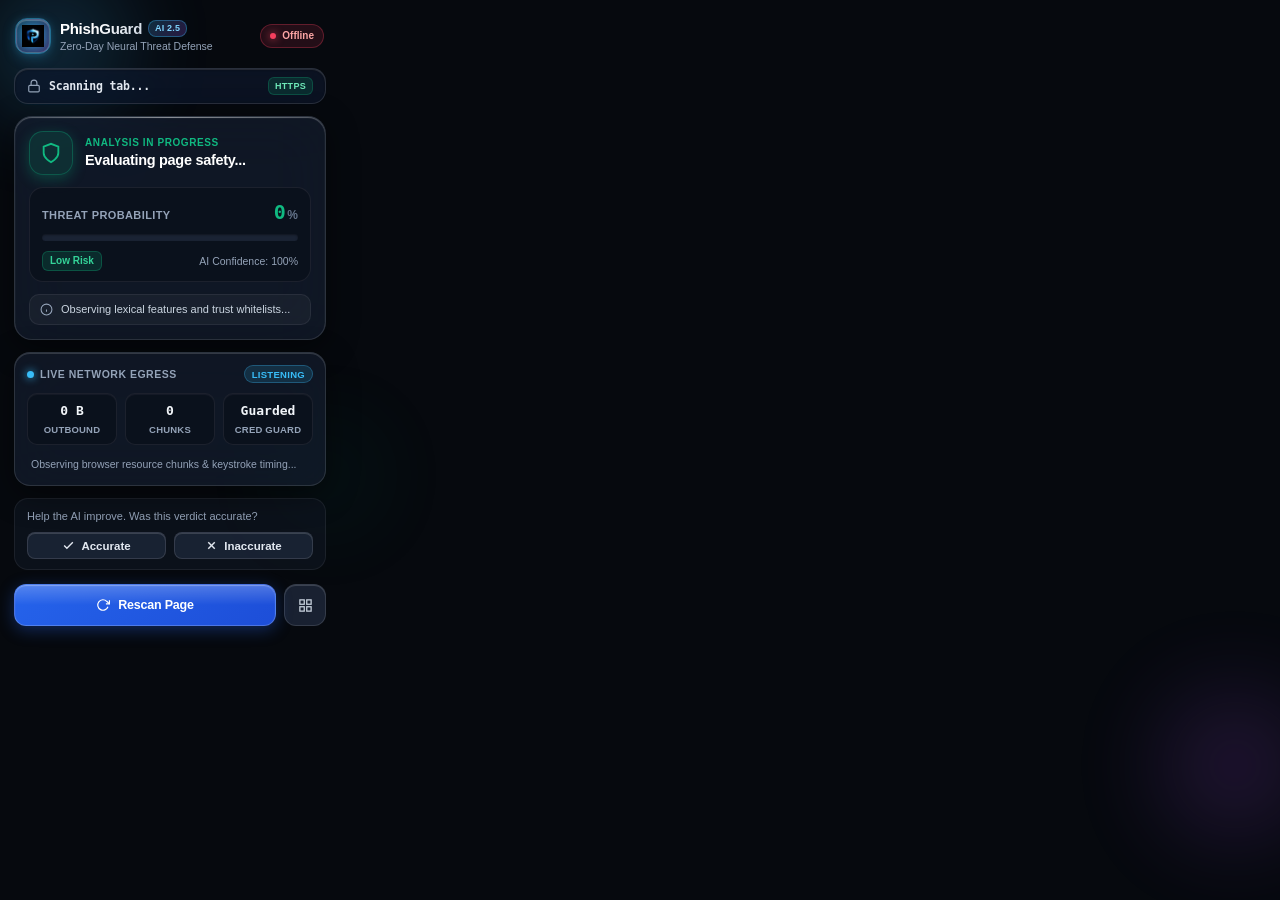
==== commit 35b71907: "Integrate glowing crystal shield logo, favicons, and extension icons across all platform views" ====
--- a/extension/popup.html
+++ b/extension/popup.html
@@ -17,10 +17,7 @@
     <header class="app-header">
       <div class="brand-group">
         <div class="brand-icon-wrap">
-          <svg class="brand-icon" viewBox="0 0 24 24" fill="none" stroke="currentColor" stroke-width="2.2" stroke-linecap="round" stroke-linejoin="round">
-            <path d="M12 22s8-4 8-10V5l-8-3-8 3v7c0 6 8 10 8 10z"/>
-            <path d="m9 12 2 2 4-4"/>
-          </svg>
+          <img src="icon48.png" alt="PhishGuard AI Logo" style="width: 22px; height: 22px; object-fit: contain; filter: drop-shadow(0 0 6px rgba(56, 189, 248, 0.7));">
           <span class="icon-pulse-glow"></span>
         </div>
         <div class="brand-titles">
